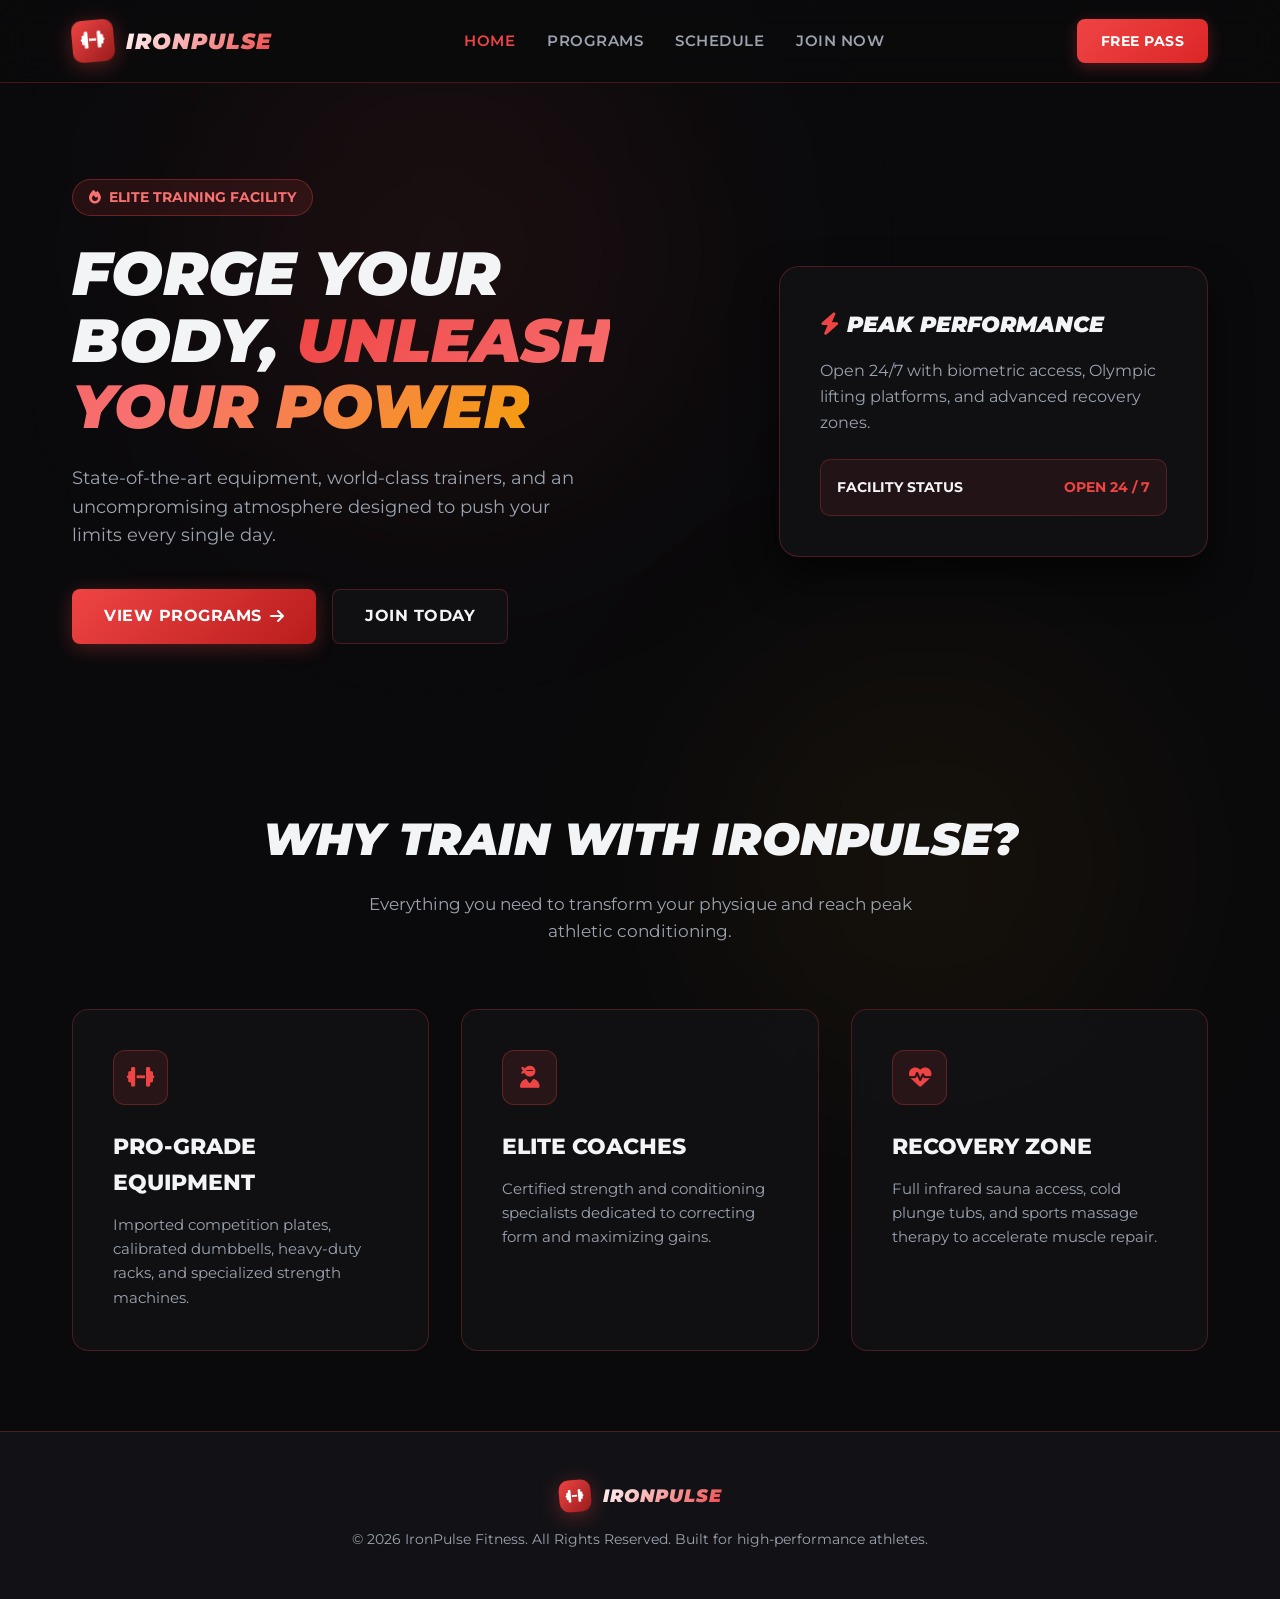
==== index.html @ c86d7eb4 "first commit" ====
<!DOCTYPE html>
<html lang="en">
<head>
  <meta charset="UTF-8">
  <meta name="viewport" content="width=device-width, initial-scale=1.0">
  <title>IronPulse Fitness | Forge Your Legacy</title>
  <link rel="stylesheet" href="css/style.css">
  <link rel="stylesheet" href="https://cdnjs.cloudflare.com/ajax/libs/font-awesome/6.4.0/css/all.min.css">
  <link href="https://fonts.googleapis.com/css2?family=Montserrat:ital,wght@0,700;0,900;1,700;1,900&display=swap" rel="stylesheet">
</head>
<body>
  <div class="ambient-glow-1"></div>
  <div class="ambient-glow-2"></div>

  <!-- Navigation Bar -->
  <header>
    <div class="nav-container">
      <a href="index.html" class="logo">
        <div class="logo-icon"><i class="fa-solid fa-dumbbell"></i></div>
        <span class="logo-text">IronPulse</span>
      </a>
      <ul class="nav-links">
        <li><a href="index.html" class="active">Home</a></li>
        <li><a href="programs.html">Programs</a></li>
        <li><a href="schedule.html">Schedule</a></li>
        <li><a href="contact.html">Join Now</a></li>
      </ul>
      <a href="contact.html" class="nav-cta">Free Pass</a>
    </div>
  </header>

  <!-- Hero Section -->
  <section class="hero">
    <div class="hero-content">
      <div class="badge-tag">
        <i class="fa-solid fa-fire"></i> Elite Training Facility
      </div>
      <h1>Forge Your Body, <span class="gradient-text">Unleash Your Power</span></h1>
      <p>State-of-the-art equipment, world-class trainers, and an uncompromising atmosphere designed to push your limits every single day.</p>
      <div class="hero-buttons">
        <a href="programs.html" class="btn-primary">View Programs <i class="fa-solid fa-arrow-right"></i></a>
        <a href="contact.html" class="btn-secondary">Join Today</a>
      </div>
    </div>
    <div class="hero-visual">
      <h3 style="font-size: 1.4rem; font-weight: 900; text-transform: uppercase; font-style: italic; margin-bottom: 1rem;">
        <i class="fa-solid fa-bolt" style="color: var(--crimson-primary);"></i> Peak Performance
      </h3>
      <p style="color: var(--text-muted); margin-bottom: 1.5rem;">Open 24/7 with biometric access, Olympic lifting platforms, and advanced recovery zones.</p>
      <div style="background: rgba(239, 68, 68, 0.08); padding: 1rem; border-radius: 10px; border: 1px solid rgba(239, 68, 68, 0.25);">
        <div style="display: flex; justify-content: space-between; font-size: 0.9rem; font-weight: 700; text-transform: uppercase;">
          <span>Facility Status</span>
          <span style="color: var(--crimson-primary);">Open 24 / 7</span>
        </div>
      </div>
    </div>
  </section>

  <!-- Features Grid -->
  <section class="container">
    <div class="section-header">
      <h2>Why Train With IronPulse?</h2>
      <p>Everything you need to transform your physique and reach peak athletic conditioning.</p>
    </div>
    <div class="grid-3">
      <div class="card">
        <div class="card-icon"><i class="fa-solid fa-dumbbell"></i></div>
        <h3>Pro-Grade Equipment</h3>
        <p>Imported competition plates, calibrated dumbbells, heavy-duty racks, and specialized strength machines.</p>
      </div>
      <div class="card">
        <div class="card-icon"><i class="fa-solid fa-user-ninja"></i></div>
        <h3>Elite Coaches</h3>
        <p>Certified strength and conditioning specialists dedicated to correcting form and maximizing gains.</p>
      </div>
      <div class="card">
        <div class="card-icon"><i class="fa-solid fa-heart-pulse"></i></div>
        <h3>Recovery Zone</h3>
        <p>Full infrared sauna access, cold plunge tubs, and sports massage therapy to accelerate muscle repair.</p>
      </div>
    </div>
  </section>

  <!-- Footer -->
  <footer>
    <div class="logo" style="justify-content: center; margin-bottom: 1rem;">
      <div class="logo-icon" style="width: 32px; height: 32px; font-size: 0.9rem;"><i class="fa-solid fa-dumbbell"></i></div>
      <span class="logo-text" style="font-size: 1.1rem;">IronPulse</span>
    </div>
    <p>&copy; 2026 IronPulse Fitness. All Rights Reserved. Built for high-performance athletes.</p>
  </footer>

  <script src="js/main.js"></script>
</body>
</html>
---- css/style.css ----
/* ==========================================
   IronPulse Fitness - Industrial Gym Theme (Crimson Red / Charcoal / Dark)
   ========================================== */
:root {
  --bg-primary: #0a0a0c;
  --bg-secondary: #121216;
  --bg-card: rgba(18, 18, 22, 0.85);
  --border-color: rgba(239, 68, 68, 0.25);
  --crimson-primary: #ef4444;
  --crimson-hover: #f87171;
  --amber-accent: #f59e0b;
  --text-main: #f3f4f6;
  --text-muted: #9ca3af;
  --transition-smooth: all 0.3s cubic-bezier(0.4, 0, 0.2, 1);
}

* {
  margin: 0;
  padding: 0;
  box-sizing: border-box;
}

html {
  scroll-behavior: smooth;
}

body {
  font-family: 'Montserrat', -apple-system, BlinkMacSystemFont, 'Segoe UI', Roboto, sans-serif;
  background-color: var(--bg-primary);
  color: var(--text-main);
  line-height: 1.6;
  overflow-x: hidden;
  position: relative;
}

/* Background Industrial Glows */
.ambient-glow-1 {
  position: absolute;
  top: 0;
  left: 15%;
  width: 500px;
  height: 500px;
  background: rgba(239, 68, 68, 0.07);
  filter: blur(120px);
  border-radius: 50%;
  pointer-events: none;
  z-index: 0;
}

.ambient-glow-2 {
  position: absolute;
  top: 40%;
  right: 10%;
  width: 450px;
  height: 450px;
  background: rgba(245, 158, 11, 0.05);
  filter: blur(120px);
  border-radius: 50%;
  pointer-events: none;
  z-index: 0;
}

/* ==========================================
   Navigation Bar
   ========================================== */
header {
  position: sticky;
  top: 0;
  z-index: 100;
  background: rgba(10, 10, 12, 0.9);
  backdrop-filter: blur(16px);
  border-bottom: 1px solid var(--border-color);
}

.nav-container {
  max-width: 1200px;
  margin: 0 auto;
  padding: 1.2rem 2rem;
  display: flex;
  align-items: center;
  justify-content: space-between;
}

.logo {
  display: flex;
  align-items: center;
  gap: 0.75rem;
  text-decoration: none;
}

.logo-icon {
  width: 42px;
  height: 42px;
  background: linear-gradient(135deg, var(--crimson-primary), #991b1b);
  border-radius: 10px;
  display: flex;
  align-items: center;
  justify-content: center;
  color: #fff;
  font-size: 1.2rem;
  box-shadow: 0 4px 20px rgba(239, 68, 68, 0.35);
  transform: rotate(-5deg);
}

.logo-text {
  font-size: 1.35rem;
  font-weight: 900;
  text-transform: uppercase;
  font-style: italic;
  background: linear-gradient(135deg, #fff, #ef4444);
  -webkit-background-clip: text;
  -webkit-text-fill-color: transparent;
  letter-spacing: 1px;
}

.nav-links {
  display: flex;
  gap: 2rem;
  list-style: none;
  align-items: center;
}

.nav-links a {
  text-decoration: none;
  color: var(--text-muted);
  font-size: 0.95rem;
  font-weight: 600;
  text-transform: uppercase;
  letter-spacing: 0.5px;
  transition: var(--transition-smooth);
}

.nav-links a:hover,
.nav-links a.active {
  color: var(--crimson-primary);
}

.nav-cta {
  background: linear-gradient(135deg, var(--crimson-primary), #dc2626);
  color: #fff;
  padding: 0.65rem 1.5rem;
  border-radius: 8px;
  font-weight: 700;
  text-transform: uppercase;
  font-size: 0.9rem;
  text-decoration: none;
  letter-spacing: 0.5px;
  transition: var(--transition-smooth);
  box-shadow: 0 4px 15px rgba(239, 68, 68, 0.3);
}

.nav-cta:hover {
  transform: translateY(-2px);
  box-shadow: 0 6px 22px rgba(239, 68, 68, 0.5);
}

/* ==========================================
   Hero Section
   ========================================== */
.hero {
  max-width: 1200px;
  margin: 0 auto;
  padding: 6rem 2rem 5rem;
  display: grid;
  grid-template-columns: 1.2fr 0.8fr;
  gap: 4rem;
  align-items: center;
  position: relative;
  z-index: 1;
}

.hero-content h1 {
  font-size: 3.8rem;
  font-weight: 900;
  text-transform: uppercase;
  font-style: italic;
  line-height: 1.1;
  margin-bottom: 1.5rem;
}

.gradient-text {
  background: linear-gradient(135deg, #ef4444, #f87171, #f59e0b);
  -webkit-background-clip: text;
  -webkit-text-fill-color: transparent;
}

.hero-content p {
  color: var(--text-muted);
  font-size: 1.1rem;
  margin-bottom: 2.5rem;
  max-width: 520px;
}

.hero-buttons {
  display: flex;
  gap: 1rem;
}

.btn-primary {
  background: linear-gradient(135deg, var(--crimson-primary), #b91c1c);
  color: #fff;
  padding: 0.85rem 2rem;
  border-radius: 8px;
  font-weight: 700;
  text-transform: uppercase;
  letter-spacing: 0.5px;
  text-decoration: none;
  transition: var(--transition-smooth);
  box-shadow: 0 4px 20px rgba(239, 68, 68, 0.3);
  display: inline-flex;
  align-items: center;
  gap: 0.5rem;
}

.btn-primary:hover {
  transform: translateY(-3px);
  box-shadow: 0 8px 25px rgba(239, 68, 68, 0.5);
}

.btn-secondary {
  background: var(--bg-card);
  color: var(--text-main);
  border: 1px solid var(--border-color);
  padding: 0.85rem 2rem;
  border-radius: 8px;
  font-weight: 700;
  text-transform: uppercase;
  letter-spacing: 0.5px;
  text-decoration: none;
  transition: var(--transition-smooth);
}

.btn-secondary:hover {
  background: rgba(30, 30, 40, 0.9);
  border-color: var(--crimson-primary);
  transform: translateY(-3px);
}

/* Hero Stat Box */
.hero-visual {
  background: var(--bg-card);
  border: 1px solid var(--border-color);
  border-radius: 20px;
  padding: 2.5rem;
  backdrop-filter: blur(16px);
  box-shadow: 0 20px 40px rgba(0, 0, 0, 0.6);
  position: relative;
}

.badge-tag {
  display: inline-flex;
  align-items: center;
  gap: 0.5rem;
  padding: 0.4rem 1rem;
  background: rgba(239, 68, 68, 0.12);
  border: 1px solid rgba(239, 68, 68, 0.35);
  border-radius: 50px;
  color: var(--crimson-hover);
  font-size: 0.85rem;
  font-weight: 700;
  text-transform: uppercase;
  margin-bottom: 1.5rem;
}

/* ==========================================
   Container & Cards Grid
   ========================================== */
.container {
  max-width: 1200px;
  margin: 0 auto;
  padding: 5rem 2rem;
  position: relative;
  z-index: 1;
}

.section-header {
  text-align: center;
  margin-bottom: 4rem;
}

.section-header h2 {
  font-size: 2.8rem;
  font-weight: 900;
  text-transform: uppercase;
  font-style: italic;
  margin-bottom: 1rem;
}

.section-header p {
  color: var(--text-muted);
  font-size: 1.05rem;
  max-width: 600px;
  margin: 0 auto;
}

.grid-3 {
  display: grid;
  grid-template-columns: repeat(auto-fit, minmax(320px, 1fr));
  gap: 2rem;
}

.card {
  background: var(--bg-card);
  border: 1px solid var(--border-color);
  border-radius: 16px;
  padding: 2.5rem;
  transition: var(--transition-smooth);
  backdrop-filter: blur(12px);
  position: relative;
  overflow: hidden;
}

.card:hover {
  transform: translateY(-6px);
  border-color: var(--crimson-primary);
  box-shadow: 0 15px 35px rgba(239, 68, 68, 0.15);
}

.card-icon {
  width: 55px;
  height: 55px;
  background: rgba(239, 68, 68, 0.1);
  border: 1px solid rgba(239, 68, 68, 0.3);
  border-radius: 12px;
  display: flex;
  align-items: center;
  justify-content: center;
  color: var(--crimson-primary);
  font-size: 1.4rem;
  margin-bottom: 1.5rem;
}

.card h3 {
  font-size: 1.4rem;
  font-weight: 800;
  text-transform: uppercase;
  margin-bottom: 0.75rem;
}

.card p {
  color: var(--text-muted);
  font-size: 0.95rem;
}

/* ==========================================
   Footer
   ========================================== */
footer {
  background: var(--bg-secondary);
  border-top: 1px solid var(--border-color);
  padding: 3rem 2rem;
  text-align: center;
  color: var(--text-muted);
  font-size: 0.9rem;
  position: relative;
  z-index: 1;
}

footer p {
  margin-top: 1rem;
}

/* Responsive Design */
@media (max-width: 968px) {
  .hero {
    grid-template-columns: 1fr;
    text-align: center;
    padding-top: 3rem;
  }
  .hero-content h1 {
    font-size: 3rem;
  }
  .hero-content p {
    margin: 0 auto 2.5rem;
  }
  .hero-buttons {
    justify-content: center;
  }
  .nav-links {
    display: none;
  }
}
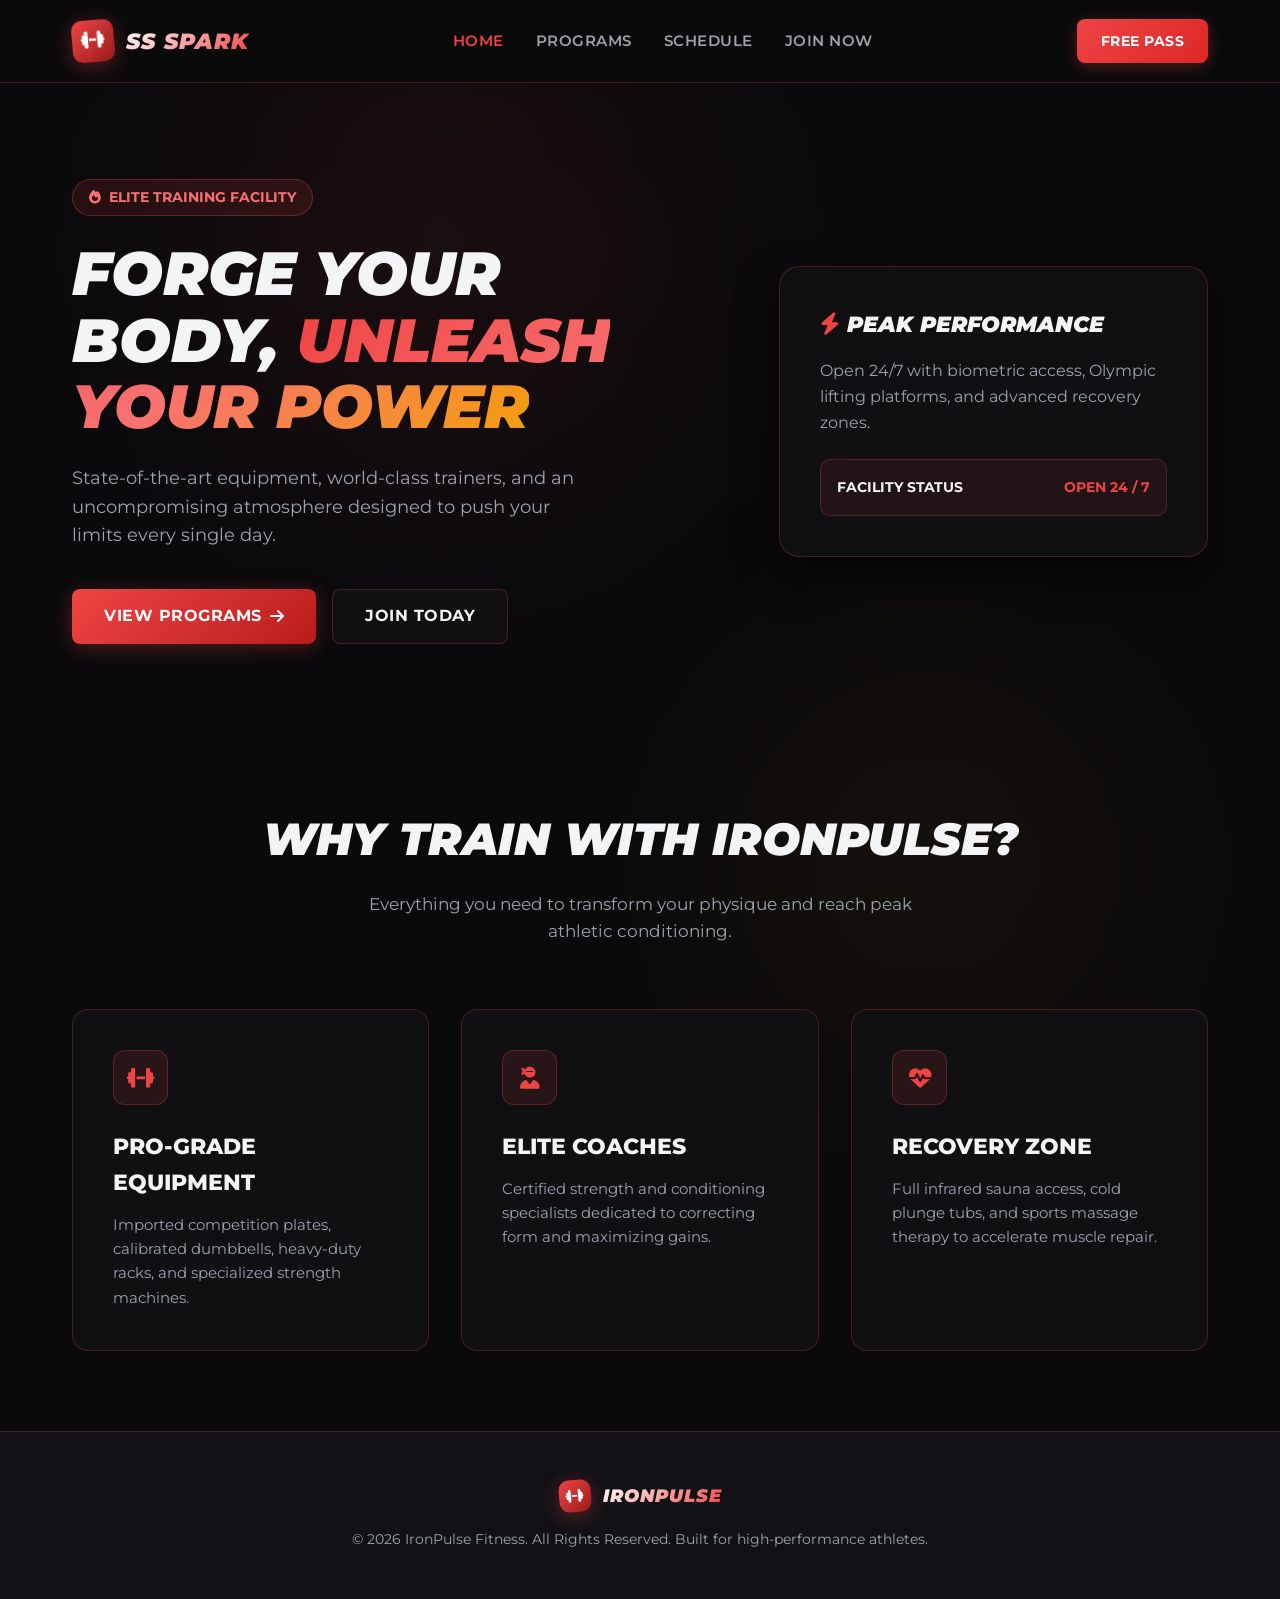
==== commit 41b98bcf: "change in logo name" ====
--- a/index.html
+++ b/index.html
@@ -17,7 +17,7 @@
     <div class="nav-container">
       <a href="index.html" class="logo">
         <div class="logo-icon"><i class="fa-solid fa-dumbbell"></i></div>
-        <span class="logo-text">IronPulse</span>
+        <span class="logo-text">SS SPARK</span>
       </a>
       <ul class="nav-links">
         <li><a href="index.html" class="active">Home</a></li>
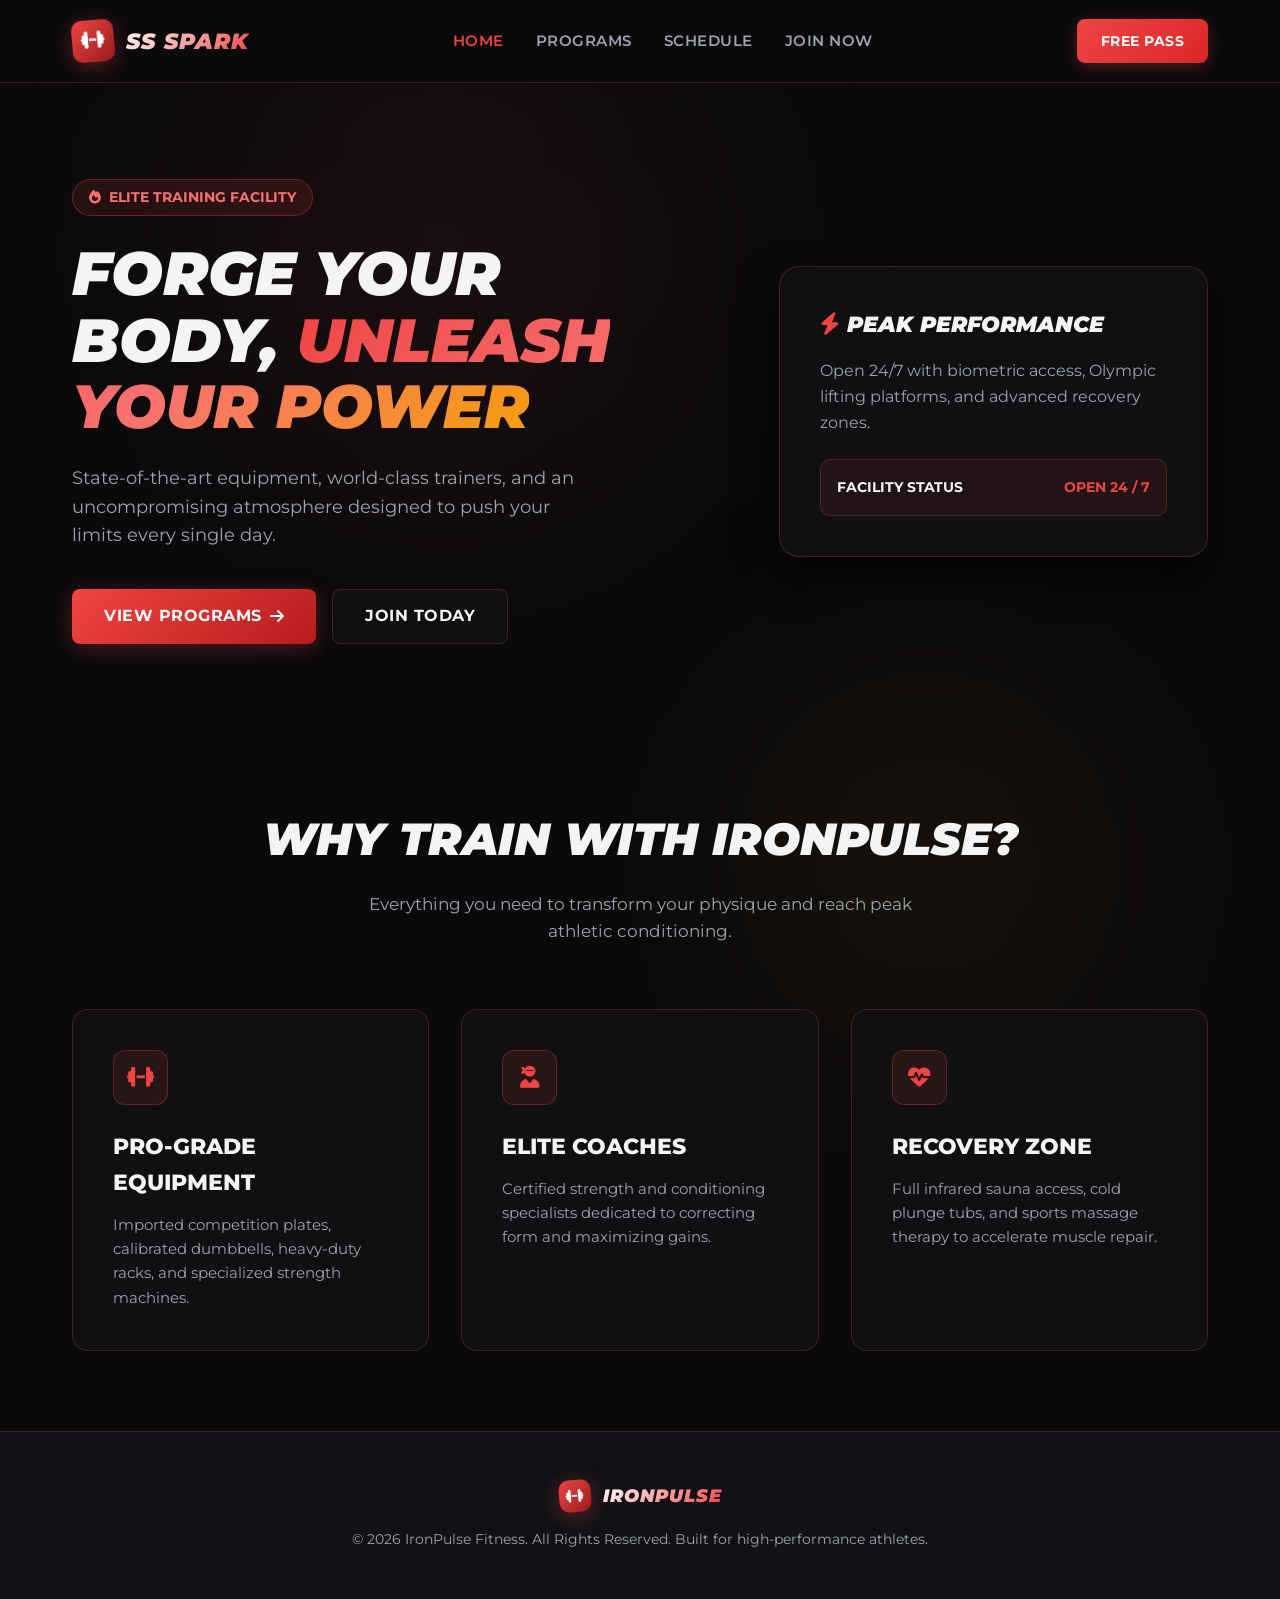
==== commit 7522455f: "Update index.html" ====
--- a/index.html
+++ b/index.html
@@ -12,7 +12,7 @@
   <div class="ambient-glow-1"></div>
   <div class="ambient-glow-2"></div>
 
-  <!-- Navigation Bar -->
+  <!--- Navigation Bar --->
   <header>
     <div class="nav-container">
       <a href="index.html" class="logo">
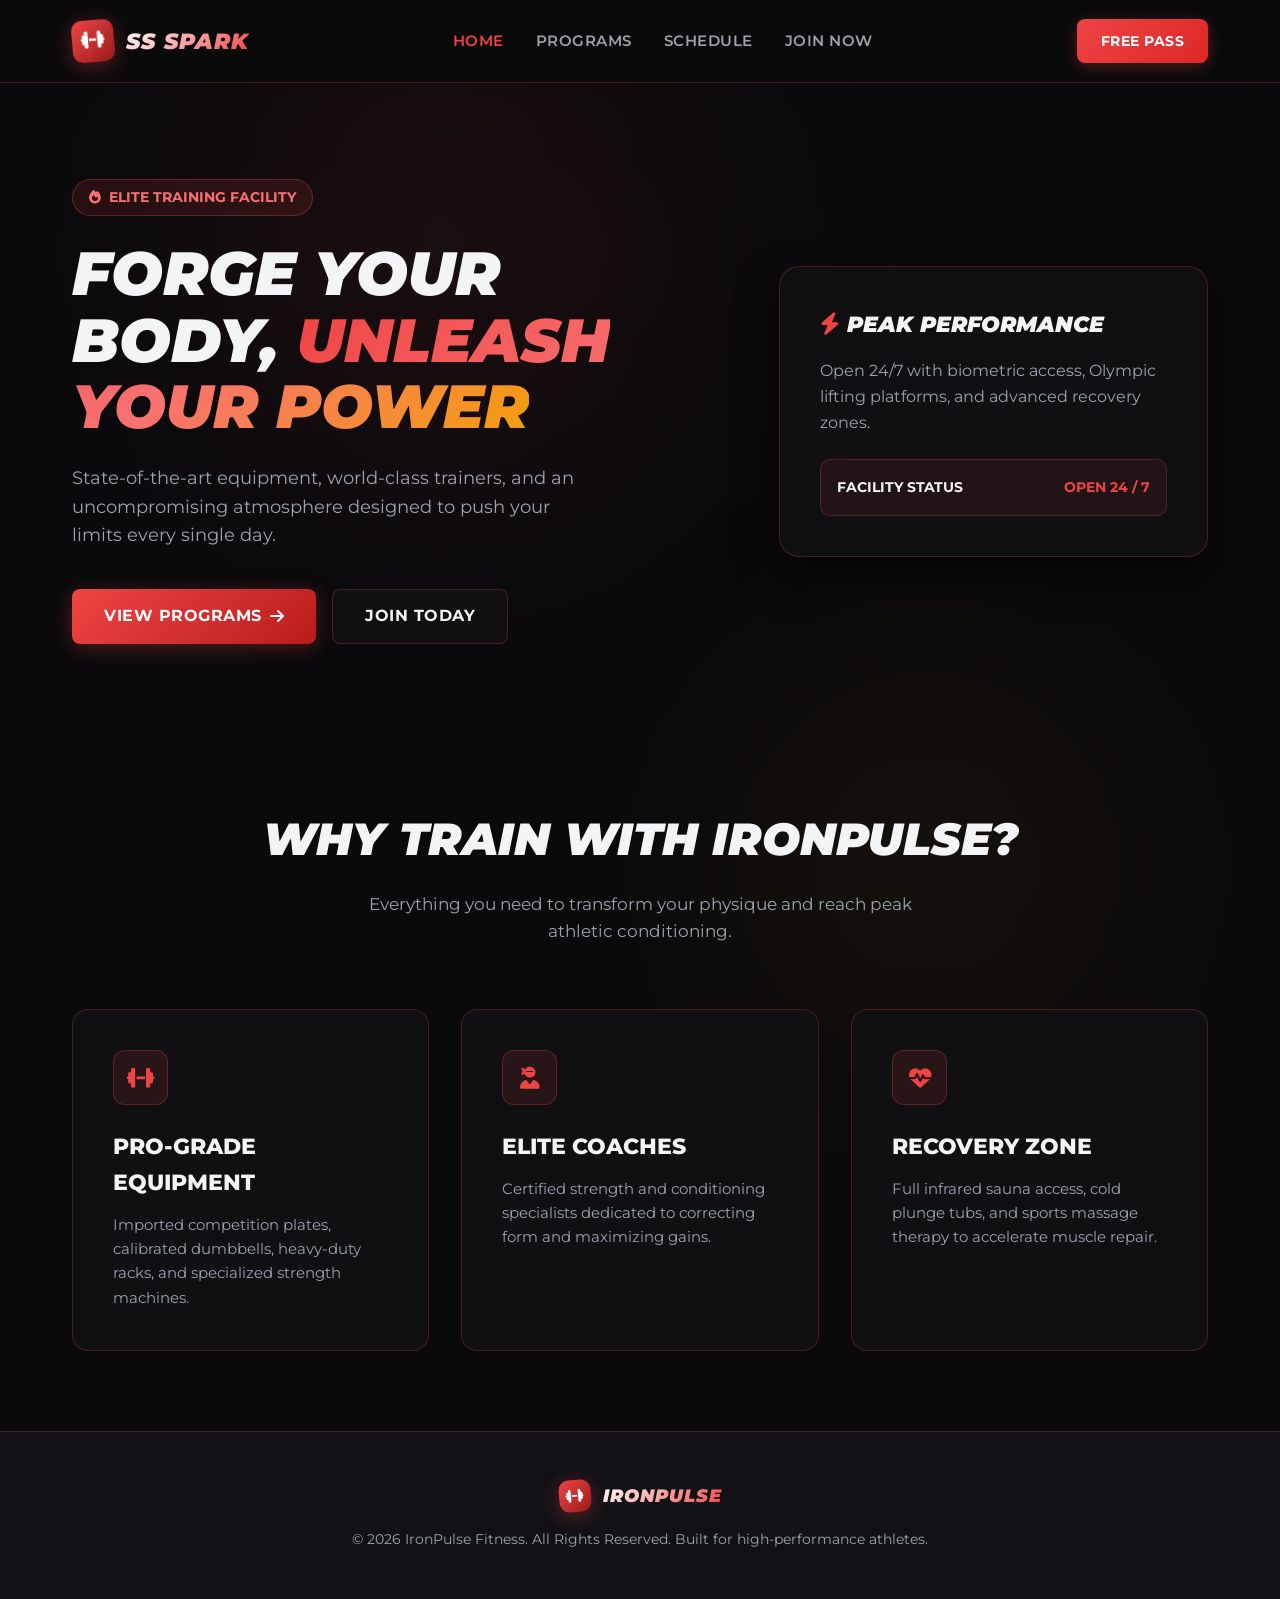
==== commit cbe275f2: "Update index.html" ====
--- a/index.html
+++ b/index.html
@@ -12,7 +12,7 @@
   <div class="ambient-glow-1"></div>
   <div class="ambient-glow-2"></div>
 
-  <!--- Navigation Bar --->
+  <!-- Navigation Bar -->
   <header>
     <div class="nav-container">
       <a href="index.html" class="logo">
